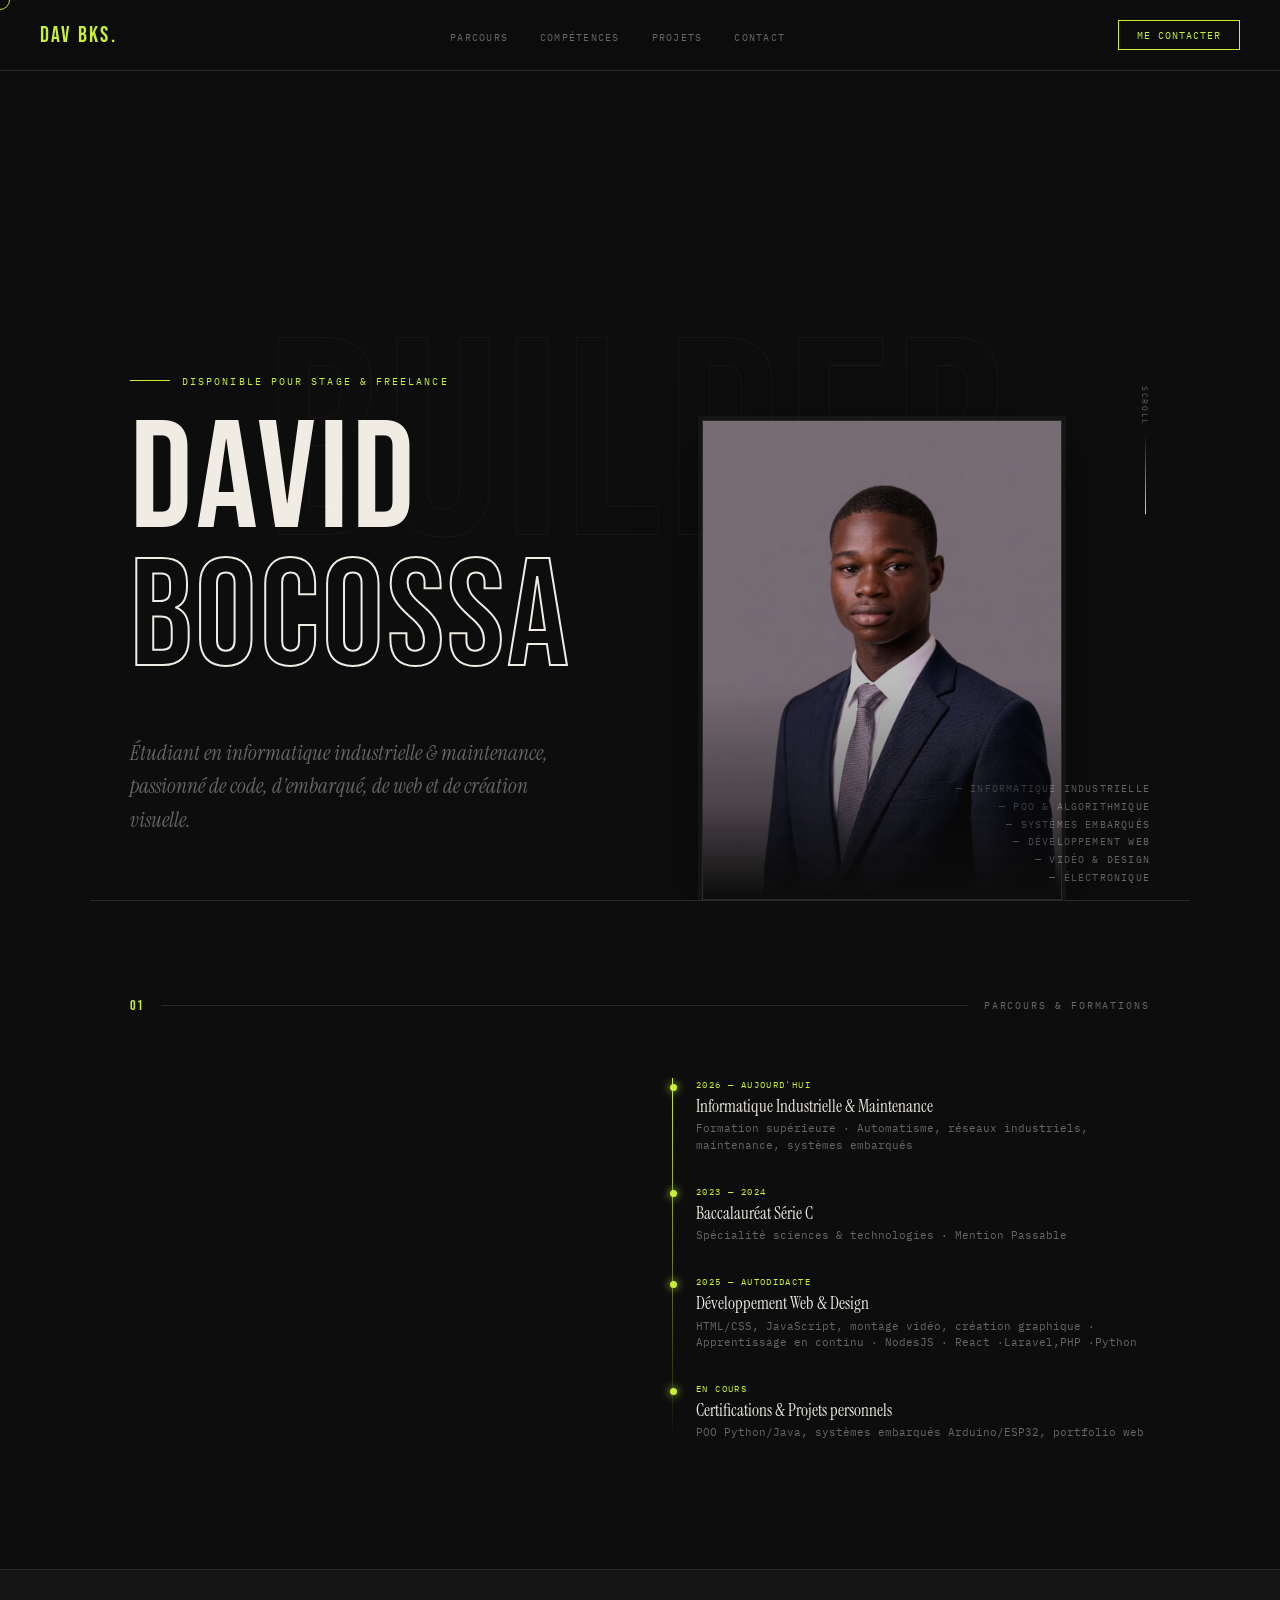
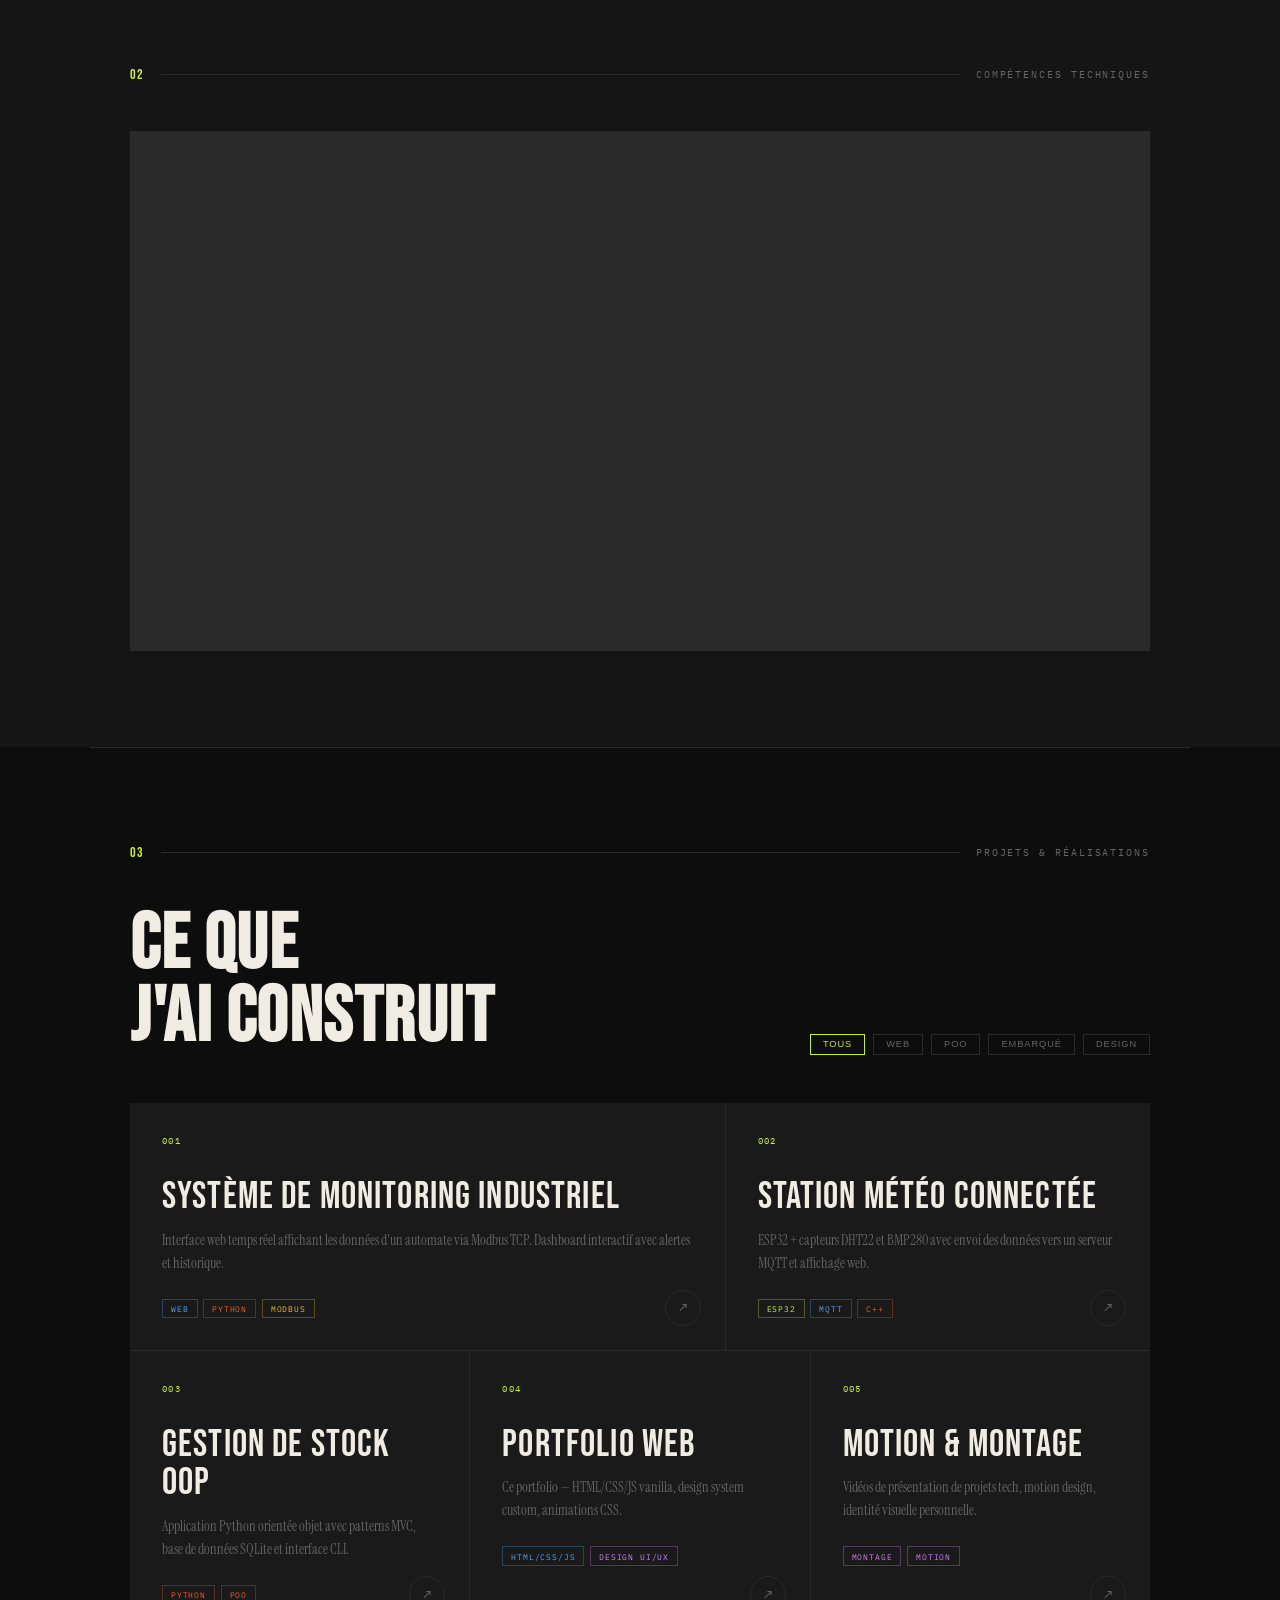
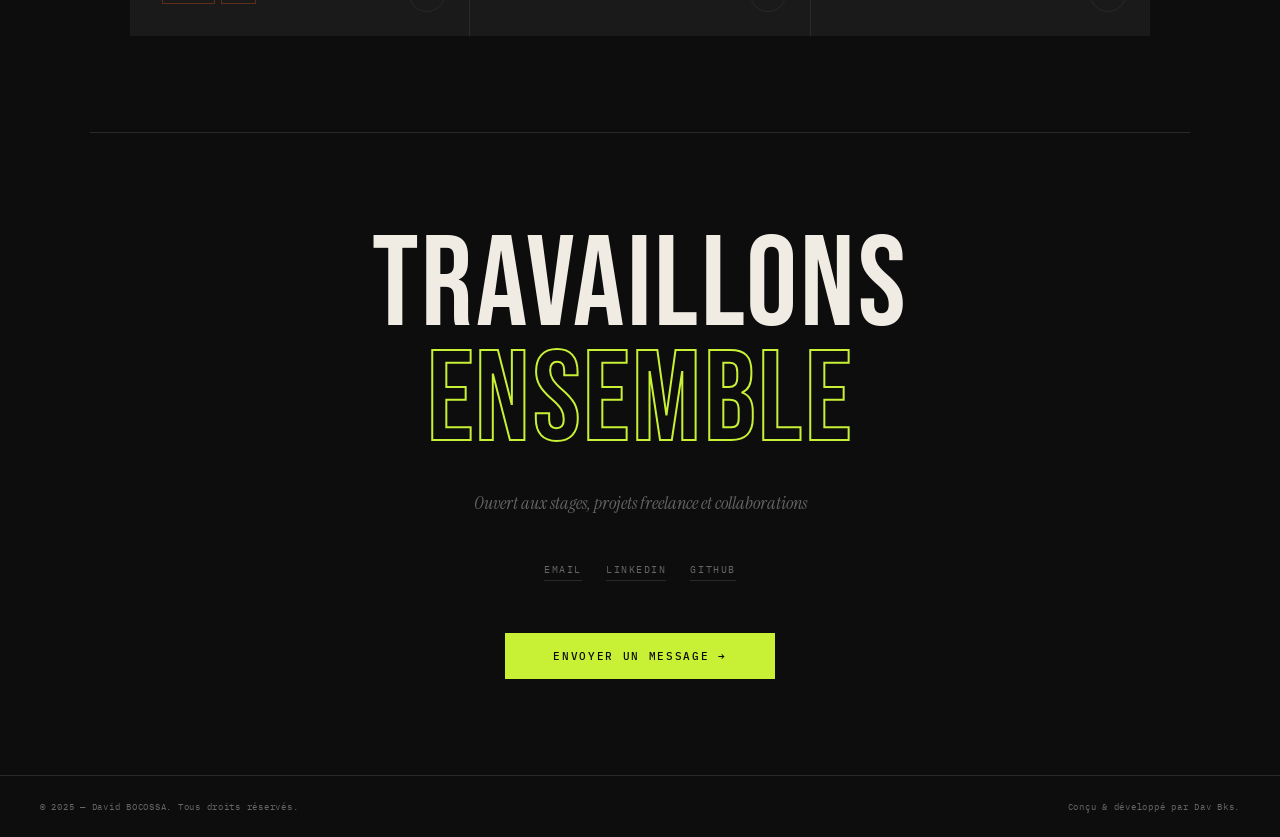
==== Index.html @ eeee05f4 "Structuration" ====
<!DOCTYPE html>
<html lang="fr">

<head>
  <meta charset="UTF-8">
  <meta name="viewport" content="width=device-width, initial-scale=1.0">
  <title>Portfolio — Dav Bks</title>
  <link rel="stylesheet" href="style.css">
  <script src="Index.JS"></script>

</head>

<body>

  <!-- CURSOR -->
  <div id="cursor"></div>

  <!-- NAV -->
  <nav>
    <a href="#hero" class="nav-logo">Dav Bks.</a>
    <ul class="nav-links">
      <li><a href="#about">Parcours</a></li>
      <li><a href="#skills">Compétences</a></li>
      <li><a href="#projects">Projets</a></li>
      <li><a href="#contact">Contact</a></li>
    </ul>
    <a href="mailto:votre@email.com" class="nav-cta">Me contacter</a>
  </nav>

  <!-- ══ HERO ══ -->
  <section id="hero">
    <div class="hero-bg-text">BUILDER</div>

    <div class="hero-scroll">
      <span class="scroll-label">Scroll</span>
      <div class="scroll-line"></div>
    </div>

    <div class="hero-tag">Disponible pour stage & freelance</div>

    <div class="hero-name">
      David<br><span>BOCOSSA</span>
    </div>
    <div class="hero-img">
      <img src="img/Dav.png" alt="" width="200px" height="200px">
    </div>
    <div class="hero-bottom">
      <p class="hero-desc">
        Étudiant en informatique industrielle & maintenance, passionné de code, d'embarqué, de web et de création
        visuelle.
      </p>
      <div class="hero-domains">
        <div class="hero-domain-item">— Informatique Industrielle</div>
        <div class="hero-domain-item">— POO & Algorithmique</div>
        <div class="hero-domain-item">— Systèmes Embarqués</div>
        <div class="hero-domain-item">— Développement Web</div>
        <div class="hero-domain-item">— Vidéo & Design</div>
        <div class="hero-domain-item">— Électronique</div>
      </div>
    </div>
  </section>

  <!-- ══ PARCOURS ══ -->
  <section id="about">
    <div class="section-eyebrow">
      <span class="eyebrow-num">01</span>
      <div class="eyebrow-line"></div>
      <span class="eyebrow-label">Parcours & Formations</span>
    </div>

    <div class="about-grid">
      <div class="about-left fade-up">
        <h2>Qui<br>suis-<em>je</em> ?</h2>
        <p>Passionné par l'intersection entre le hardware et le software, je construis des systèmes qui fonctionnent —
          des automates industriels aux interfaces web, en passant par le code embarqué.</p>
        <p>Curieux, polyvalent et orienté résultats. Je crois que les meilleurs ingénieurs savent aussi communiquer leur
          travail — d'où mon intérêt pour la vidéo et le design.Le tout qui qualifie ma passion.</p>
      </div>

      <div class="about-right">
        <div class="timeline">

          <div class="timeline-item">
            <div class="tl-year">2026 — Aujourd'hui</div>
            <div class="tl-title">Informatique Industrielle & Maintenance</div>
            <div class="tl-sub">Formation supérieure · Automatisme, réseaux industriels, maintenance, systèmes embarqués
            </div>
          </div>

          <div class="timeline-item">
            <div class="tl-year">2023 — 2024</div>
            <div class="tl-title">Baccalauréat Série C</div>
            <div class="tl-sub">Spécialité sciences & technologies · Mention Passable</div>
          </div>

          <div class="timeline-item">
            <div class="tl-year">2025 — Autodidacte</div>
            <div class="tl-title">Développement Web & Design</div>
            <div class="tl-sub">HTML/CSS, JavaScript, montage vidéo, création graphique · Apprentissage en continu ·
              NodesJS · React ·Laravel,PHP ·Python </div>
          </div>

          <div class="timeline-item">
            <div class="tl-year">En cours</div>
            <div class="tl-title">Certifications & Projets personnels</div>
            <div class="tl-sub">POO Python/Java, systèmes embarqués Arduino/ESP32, portfolio web</div>
          </div>

        </div>
      </div>
    </div>
  </section>

  <!-- ══ COMPÉTENCES ══ -->
  <section id="skills" style="max-width:100%;padding:6rem 0;">
    <div class="inner">
      <div class="section-eyebrow">
        <span class="eyebrow-num">02</span>
        <div class="eyebrow-line"></div>
        <span class="eyebrow-label">Compétences Techniques</span>
      </div>

      <div class="skills-grid">

        <!-- POO -->
        <div class="skill-cat fade-up">
          <div class="skill-cat-header">
            <div class="skill-cat-name">POO &<br>Algo</div>
            <div class="skill-cat-icon">⌨️</div>
          </div>
          <div class="skill-bar-row">
            <div class="skill-bar-label"><span>Python</span><span>85%</span></div>
            <div class="skill-bar-track">
              <div class="skill-bar-fill" data-width="85"></div>
            </div>
          </div>
          <div class="skill-bar-row">
            <div class="skill-bar-label"><span>Java</span><span>70%</span></div>
            <div class="skill-bar-track">
              <div class="skill-bar-fill" data-width="70"></div>
            </div>
          </div>
          <div class="skill-bar-row">
            <div class="skill-bar-label"><span>C / C++</span><span>65%</span></div>
            <div class="skill-bar-track">
              <div class="skill-bar-fill" data-width="65"></div>
            </div>
          </div>
          <div class="skill-tags" style="margin-top:1rem;">
            <span class="skill-tag">Design Patterns</span>
            <span class="skill-tag">UML</span>
            <span class="skill-tag">Git</span>
            <span class="skill-tag">Figma</span>
          </div>
        </div>

        <!-- Embarqué -->
        <div class="skill-cat fade-up">
          <div class="skill-cat-header">
            <div class="skill-cat-name">Systèmes<br>Embarqués</div>
            <div class="skill-cat-icon">🔌</div>
          </div>
          <div class="skill-bar-row">
            <div class="skill-bar-label"><span>Arduino / ESP32 /Raspberry </span><span>80%</span></div>
            <div class="skill-bar-track">
              <div class="skill-bar-fill blue" data-width="80"></div>
            </div>
          </div>
          <div class="skill-bar-row">
            <div class="skill-bar-label"><span>PLC / GRAFCET</span><span>75%</span></div>
            <div class="skill-bar-track">
              <div class="skill-bar-fill blue" data-width="75"></div>
            </div>
          </div>
          <div class="skill-bar-row">
            <div class="skill-bar-label"><span>Protocoles (I2C, SPI)</span><span>60%</span></div>
            <div class="skill-bar-track">
              <div class="skill-bar-fill blue" data-width="60"></div>
            </div>
          </div>
          <div class="skill-tags" style="margin-top:1rem;">
            <span class="skill-tag">Modbus</span>
            <span class="skill-tag">Profibus</span>
            <span class="skill-tag">AMDEC</span>
            <span class="skill-tag">MQTT</span>
          </div>
        </div>

        <!-- Web -->
        <div class="skill-cat fade-up">
          <div class="skill-cat-header">
            <div class="skill-cat-name">Dév.<br>Web</div>
            <div class="skill-cat-icon">🌐</div>
          </div>
          <div class="skill-bar-row">
            <div class="skill-bar-label"><span>HTML / CSS</span><span>85%</span></div>
            <div class="skill-bar-track">
              <div class="skill-bar-fill orange" data-width="85"></div>
            </div>
          </div>
          <div class="skill-bar-row">
            <div class="skill-bar-label"><span>JavaScript</span><span>70%</span></div>
            <div class="skill-bar-track">
              <div class="skill-bar-fill orange" data-width="70"></div>
            </div>
          </div>
          <div class="skill-bar-row">
            <div class="skill-bar-label"><span>Node.js / Backend</span><span>50%</span></div>
            <div class="skill-bar-track">
              <div class="skill-bar-fill orange" data-width="50"></div>
            </div>
          </div>
          <div class="skill-tags" style="margin-top:1rem;">
            <span class="skill-tag">Responsive</span>
            <span class="skill-tag">REST API</span>
            <span class="skill-tag">GitHub</span>
          </div>
        </div>

        <!-- Design + Vidéo -->
        <div class="skill-cat fade-up">
          <div class="skill-cat-header">
            <div class="skill-cat-name">Design<br>& Vidéo</div>
            <div class="skill-cat-icon">🎬</div>
          </div>
          <div class="skill-tags">
            <span class="skill-tag">Montage vidéo</span>
            <span class="skill-tag">Motion design</span>
            <span class="skill-tag">UI/UX</span>
            <span class="skill-tag">Figma</span>
            <span class="skill-tag">Illustrator</span>
            <span class="skill-tag">Photoshop</span>
            <span class="skill-tag">Typographie</span>
            <span class="skill-tag">Identité visuelle</span>
          </div>
        </div>

        <!-- Industriel -->
        <div class="skill-cat fade-up">
          <div class="skill-cat-header">
            <div class="skill-cat-name">Info<br>Industrielle</div>
            <div class="skill-cat-icon">⚙️</div>
          </div>
          <div class="skill-bar-row">
            <div class="skill-bar-label"><span>Automatisme / PLC</span><span>75%</span></div>
            <div class="skill-bar-track">
              <div class="skill-bar-fill" data-width="75"></div>
            </div>
          </div>
          <div class="skill-bar-row">
            <div class="skill-bar-label"><span>Maintenance préventive</span><span>70%</span></div>
            <div class="skill-bar-track">
              <div class="skill-bar-fill" data-width="70"></div>
            </div>
          </div>
          <div class="skill-tags" style="margin-top:1rem;">
            <span class="skill-tag">MTBF / MTTR</span>
            <span class="skill-tag">Régulation PID</span>
            <span class="skill-tag">IEC 61131</span>
          </div>
        </div>

        <!-- Soft Skills -->
        <div class="skill-cat fade-up">
          <div class="skill-cat-header">
            <div class="skill-cat-name">Soft<br>Skills</div>
            <div class="skill-cat-icon">🧠</div>
          </div>
          <div class="skill-tags">
            <span class="skill-tag">Autonomie</span>
            <span class="skill-tag">Polyvalence</span>
            <span class="skill-tag">Travail en équipe</span>
            <span class="skill-tag">Curiosité</span>
            <span class="skill-tag">Résolution de pb</span>
            <span class="skill-tag">Communication</span>
            <span class="skill-tag">Adaptabilité</span>
          </div>
        </div>

      </div>
    </div>
  </section>

  <!-- ══ PROJETS ══ -->
  <section id="projects">
    <div class="section-eyebrow">
      <span class="eyebrow-num">03</span>
      <div class="eyebrow-line"></div>
      <span class="eyebrow-label">Projets & Réalisations</span>
    </div>

    <div class="projects-header">
      <h2>Ce que<br>j'ai construit</h2>
      <div class="projects-filter">
        <button class="filter-btn active" onclick="filterProjects('all', this)">Tous</button>
        <button class="filter-btn" onclick="filterProjects('web', this)">Web</button>
        <button class="filter-btn" onclick="filterProjects('poo', this)">POO</button>
        <button class="filter-btn" onclick="filterProjects('emb', this)">Embarqué</button>
        <button class="filter-btn" onclick="filterProjects('design', this)">Design</button>
      </div>
    </div>

    <div class="projects-grid" id="projectsGrid">

      <div class="project-card" data-cat="web poo">
        <div class="project-num">001</div>
        <div class="project-title">Système de Monitoring Industriel</div>
        <div class="project-desc">Interface web temps réel affichant les données d'un automate via Modbus TCP. Dashboard
          interactif avec alertes et historique.</div>
        <div class="project-tags">
          <span class="project-tag tag-web">Web</span>
          <span class="project-tag tag-poo">Python</span>
          <span class="project-tag tag-indus">Modbus</span>
        </div>
        <div class="project-arrow">↗</div>
      </div>

      <div class="project-card" data-cat="emb poo">
        <div class="project-num">002</div>
        <div class="project-title">Station Météo Connectée</div>
        <div class="project-desc">ESP32 + capteurs DHT22 et BMP280 avec envoi des données vers un serveur MQTT et
          affichage web.</div>
        <div class="project-tags">
          <span class="project-tag tag-emb">ESP32</span>
          <span class="project-tag tag-web">MQTT</span>
          <span class="project-tag tag-poo">C++</span>
        </div>
        <div class="project-arrow">↗</div>
      </div>

      <div class="project-card" data-cat="poo">
        <div class="project-num">003</div>
        <div class="project-title">Gestion de Stock OOP</div>
        <div class="project-desc">Application Python orientée objet avec patterns MVC, base de données SQLite et
          interface CLI.</div>
        <div class="project-tags">
          <span class="project-tag tag-poo">Python</span>
          <span class="project-tag tag-poo">POO</span>
        </div>
        <div class="project-arrow">↗</div>
      </div>

      <div class="project-card" data-cat="web design">
        <div class="project-num">004</div>
        <div class="project-title">Portfolio Web</div>
        <div class="project-desc">Ce portfolio — HTML/CSS/JS vanilla, design system custom, animations CSS.</div>
        <div class="project-tags">
          <span class="project-tag tag-web">HTML/CSS/JS</span>
          <span class="project-tag tag-design">Design UI/UX</span>
        </div>
        <div class="project-arrow">↗</div>
      </div>

      <div class="project-card" data-cat="design">
        <div class="project-num">005</div>
        <div class="project-title">Motion & Montage</div>
        <div class="project-desc">Vidéos de présentation de projets tech, motion design, identité visuelle personnelle.
        </div>
        <div class="project-tags">
          <span class="project-tag tag-design">Montage</span>
          <span class="project-tag tag-design">Motion</span>
        </div>
        <div class="project-arrow">↗</div>
      </div>

    </div>
  </section>

  <!-- ══ CONTACT ══ -->
  <section id="contact">
    <div class="contact-big">
      TRAVAILLONS<br><span>ENSEMBLE</span>
    </div>
    <p class="contact-sub">Ouvert aux stages, projets freelance et collaborations</p>

    <div class="contact-links">
      <a href="mailto:davidbocossa23@gmail.com" class="contact-link">Email</a>
      <a href="https://linkedin.com/in/david-bocossa-b698b2353" class="contact-link" target="_blank">LinkedIn</a>
      <a href="https://github.com/Es2290" class="contact-link" target="_blank">GitHub</a>
    </div>

    <br>
    <a href="mailto:davidbocossa23@gmail.com" class="contact-btn">Envoyer un message →</a>
  </section>

  <!-- FOOTER -->
  <footer>
    <p>© 2025 — David BOCOSSA. Tous droits réservés.</p>
    <p>Conçu & développé par Dav Bks.</p>
  </footer>
</body>

</html>
---- style.css ----
@import url('https://fonts.googleapis.com/css2?family=Bebas+Neue&family=Instrument+Serif:ital@0;1&family=IBM+Plex+Mono:wght@300;400;500&display=swap');

  :root {
      --bg: #0d0d0d;
      --surface: #151515;
      --card: #1a1a1a;
      --border: #2a2a2a;
      --lime: #c8f135;
      --orange: #ff5c1a;
      --blue: #4da6ff;
      --white: #f0ece4;
      --muted: #666;
      --cursor-size: 20px;
  }

  *,
  *::before,
  *::after {
      box-sizing: border-box;
      margin: 0;
      padding: 0;
  }

  html {
      scroll-behavior: smooth;
  }

  body {
      font-family: 'IBM Plex Mono', monospace;
      background: var(--bg);
      color: var(--white);
      overflow-x: hidden;
      cursor: none;
  }

  /* ── CUSTOM CURSOR ── */
  #cursor {
      position: fixed;
      width: var(--cursor-size);
      height: var(--cursor-size);
      border: 1.5px solid var(--lime);
      border-radius: 50%;
      pointer-events: none;
      z-index: 9999;
      transform: translate(-50%, -50%);
      transition: width 0.2s, height 0.2s, background 0.2s, border-color 0.2s;
      mix-blend-mode: difference;
  }

  #cursor.hovering {
      width: 50px;
      height: 50px;
      background: rgba(200, 241, 53, 0.15);
  }

  /* ── NAV ── */
  nav {
      position: fixed;
      top: 0;
      left: 0;
      right: 0;
      z-index: 100;
      display: flex;
      justify-content: space-between;
      align-items: center;
      padding: 1.25rem 2.5rem;
      border-bottom: 1px solid var(--border);
      background: rgba(13, 13, 13, 0.85);
      backdrop-filter: blur(12px);
  }

  .nav-logo {
      font-family: 'Bebas Neue', sans-serif;
      font-size: 1.4rem;
      letter-spacing: 0.1em;
      color: var(--lime);
      text-decoration: none;
  }

  .nav-links {
      display: flex;
      gap: 2rem;
      list-style: none;
  }

  .nav-links a {
      font-size: 0.65rem;
      color: var(--muted);
      text-decoration: none;
      letter-spacing: 0.12em;
      text-transform: uppercase;
      transition: color 0.2s;
  }

  .nav-links a:hover {
      color: var(--lime);
  }

  .nav-cta {
      font-size: 0.65rem;
      padding: 0.45rem 1.1rem;
      border: 1px solid var(--lime);
      color: var(--lime);
      text-decoration: none;
      letter-spacing: 0.1em;
      text-transform: uppercase;
      transition: all 0.2s;
  }

  .nav-cta:hover {
      background: var(--lime);
      color: var(--bg);
  }

  /* ── HERO ── */
  #hero {
      min-height: 100vh;
      display: flex;
      flex-direction: column;
      justify-content: flex-end;
      padding: 0 2.5rem 4rem;
      position: relative;
      overflow: hidden;
  }

  .hero-bg-text {
      position: absolute;
      top: 50%;
      left: 50%;
      transform: translate(-50%, -50%);
      font-family: 'Bebas Neue', sans-serif;
      font-size: clamp(8rem, 22vw, 22rem);
      color: transparent;
      -webkit-text-stroke: 1px rgba(255, 255, 255, 0.04);
      white-space: nowrap;
      pointer-events: none;
      user-select: none;
      letter-spacing: 0.02em;
      animation: builderFlash 10s ease-in-out infinite;
  }

  @keyframes builderFlash {
      0% {
          -webkit-text-stroke: 1px rgba(255, 255, 255, 0.04);
      }

      10% {
          -webkit-text-stroke: 1px rgba(200, 241, 53, 0.55);
      }

      20% {
          -webkit-text-stroke: 1px rgba(200, 241, 53, 0.10);
      }

      24% {
          -webkit-text-stroke: 1px rgba(200, 241, 53, 0.55);
      }

      100% {
          -webkit-text-stroke: 1px rgba(58, 54, 54, 0.04);
      }
  }

  .hero-tag {
      font-size: 0.65rem;
      letter-spacing: 0.2em;
      text-transform: uppercase;
      color: var(--lime);
      margin-bottom: 1.5rem;
      display: flex;
      align-items: center;
      gap: 0.75rem;
  }

  .hero-tag::before {
      content: '';
      width: 40px;
      height: 1px;
      background: var(--lime);
  }

  .hero-name {
      font-family: 'Bebas Neue', sans-serif;
      font-size: clamp(4rem, 12vw, 11rem);
      line-height: 0.9;
      letter-spacing: 0.02em;
      color: var(--white);
      cursor: default;
      transition: color 0.3s ease;
  }

  .hero-name:hover {
      color: var(--lime);
  }

  .hero-name span {
      color: transparent;
      -webkit-text-stroke: 2px var(--white);
      transition: -webkit-text-stroke-color 0.3s ease;
  }

  .hero-name:hover span {
      -webkit-text-stroke-color: var(--lime);
  }

  /* ── HERO PHOTO ── */
  .hero-img {
      position: absolute;
      right: 8rem;
      bottom: 0;
      z-index: 2;
      pointer-events: none;
      user-select: none;
      border: 1px solid rgba(255, 255, 255, 0.12);
      box-shadow:
          0 0 0 4px rgba(255, 255, 255, 0.04),
          0 20px 60px rgba(0, 0, 0, 0.4);
  }

  .hero-img img {
      width: clamp(220px, 28vw, 420px);
      height: auto;
      display: block;
      object-fit: cover;
      object-position: top center;
      opacity: 0.72;
      filter: grayscale(25%) contrast(1.05);
      mask-image: linear-gradient(to top, transparent 0%, rgba(0, 0, 0, 0.6) 20%, black 45%);
      -webkit-mask-image: linear-gradient(to top, transparent 0%, rgba(0, 0, 0, 0.6) 20%, black 45%);
      transition: opacity 0.4s ease, filter 0.4s ease;
  }

  .hero-img img:hover {
      opacity: 0.95;
      filter: grayscale(0%) contrast(1.08);
  }

  .hero-bottom {
      display: flex;
      justify-content: space-between;
      align-items: flex-end;
      margin-top: 3rem;
      flex-wrap: wrap;
      gap: 1.5rem;
  }

  .hero-desc {
      font-family: 'Instrument Serif', serif;
      font-style: italic;
      font-size: clamp(1rem, 2vw, 1.3rem);
      color: var(--muted);
      max-width: 420px;
      line-height: 1.6;
  }

  .hero-domains {
      display: flex;
      flex-direction: column;
      gap: 0.3rem;
      text-align: right;
      margin-bottom: -3.5rem;
      padding-bottom: 0.5rem;
  }

  .hero-domain-item {
      font-size: 0.62rem;
      letter-spacing: 0.12em;
      text-transform: uppercase;
      color: var(--muted);
      transition: color 0.2s;
      cursor: default;
  }

  .hero-domain-item:hover {
      color: var(--lime);
  }

  .hero-scroll {
      position: absolute;
      right: 2.5rem;
      top: 50%;
      transform: translateY(-50%);
      display: flex;
      flex-direction: column;
      align-items: center;
      gap: 0.5rem;
  }

  .scroll-line {
      width: 1px;
      height: 80px;
      background: linear-gradient(to bottom, transparent, var(--lime));
      animation: scrollPulse 2s ease-in-out infinite;
  }

  @keyframes scrollPulse {

      0%,
      100% {
          opacity: 0.3;
      }

      50% {
          opacity: 1;
      }
  }

  .scroll-label {
      font-size: 0.5rem;
      letter-spacing: 0.2em;
      text-transform: uppercase;
      color: var(--muted);
      writing-mode: vertical-rl;
  }

  /* ── SECTION BASE ── */
  section {
      max-width: 1100px;
      margin: 0 auto;
      padding: 6rem 2.5rem;
  }

  .section-eyebrow {
      display: flex;
      align-items: center;
      gap: 1rem;
      margin-bottom: 3rem;
  }

  .eyebrow-num {
      font-family: 'Bebas Neue', sans-serif;
      font-size: 0.9rem;
      color: var(--lime);
      letter-spacing: 0.1em;
  }

  .eyebrow-line {
      flex: 1;
      height: 1px;
      background: var(--border);
  }

  .eyebrow-label {
      font-size: 0.6rem;
      letter-spacing: 0.2em;
      text-transform: uppercase;
      color: var(--muted);
  }

  /* ── ABOUT / PARCOURS ── */
  #about {
      border-top: 1px solid var(--border);
  }

  .about-grid {
      display: grid;
      grid-template-columns: 1fr 1fr;
      gap: 4rem;
      align-items: start;
  }

  .about-left h2 {
      font-family: 'Bebas Neue', sans-serif;
      font-size: clamp(2.5rem, 6vw, 5rem);
      line-height: 0.95;
      letter-spacing: 0.02em;
      margin-bottom: 1.5rem;
  }

  .about-left h2 em {
      font-style: normal;
      color: var(--lime);
  }

  .about-left p {
      font-family: 'Instrument Serif', serif;
      font-size: 1rem;
      color: var(--muted);
      line-height: 1.8;
      margin-bottom: 1rem;
  }

  .about-right {
      padding-top: 1rem;
  }

  /* Timeline */
  .timeline {
      position: relative;
      padding-left: 1.5rem;
  }

  .timeline::before {
      content: '';
      position: absolute;
      left: 0;
      top: 0;
      bottom: 0;
      width: 1px;
      background: linear-gradient(to bottom, var(--lime), transparent);
  }

  .timeline-item {
      position: relative;
      margin-bottom: 2rem;
      opacity: 0;
      transform: translateX(20px);
      animation: fadeInRight 0.6s forwards;
  }

  .timeline-item:nth-child(1) {
      animation-delay: 0.1s;
  }

  .timeline-item:nth-child(2) {
      animation-delay: 0.25s;
  }

  .timeline-item:nth-child(3) {
      animation-delay: 0.4s;
  }

  .timeline-item:nth-child(4) {
      animation-delay: 0.55s;
  }

  @keyframes fadeInRight {
      to {
          opacity: 1;
          transform: translateX(0);
      }
  }

  .timeline-item::before {
      content: '';
      position: absolute;
      left: -1.65rem;
      top: 0.35rem;
      width: 7px;
      height: 7px;
      border-radius: 50%;
      background: var(--lime);
      box-shadow: 0 0 8px var(--lime);
  }

  .tl-year {
      font-size: 0.58rem;
      color: var(--lime);
      letter-spacing: 0.15em;
      text-transform: uppercase;
      margin-bottom: 0.25rem;
  }

  .tl-title {
      font-family: 'Instrument Serif', serif;
      font-size: 1.05rem;
      color: var(--white);
      margin-bottom: 0.2rem;
  }

  .tl-sub {
      font-size: 0.68rem;
      color: var(--muted);
      line-height: 1.5;
  }

  /* ── COMPÉTENCES ── */
  #skills {
      border-top: 1px solid var(--border);
      background: var(--surface);
      max-width: 100%;
      padding: 6rem 0;
  }

  #skills .inner {
      max-width: 1100px;
      margin: 0 auto;
      padding: 0 2.5rem;
  }

  .skills-grid {
      display: grid;
      grid-template-columns: repeat(auto-fill, minmax(300px, 1fr));
      gap: 1px;
      background: var(--border);
      border: 1px solid var(--border);
  }

  .skill-cat {
      background: var(--card);
      padding: 2rem;
      transition: background 0.2s;
  }

  .skill-cat:hover {
      background: #1f1f1f;
  }

  .skill-cat-header {
      display: flex;
      justify-content: space-between;
      align-items: flex-start;
      margin-bottom: 1.5rem;
  }

  .skill-cat-name {
      font-family: 'Bebas Neue', sans-serif;
      font-size: 1.4rem;
      letter-spacing: 0.05em;
  }

  .skill-cat-icon {
      font-size: 1.5rem;
  }

  .skill-tags {
      display: flex;
      flex-wrap: wrap;
      gap: 0.4rem;
  }

  .skill-tag {
      font-size: 0.58rem;
      padding: 0.25rem 0.6rem;
      border: 1px solid var(--border);
      color: var(--muted);
      letter-spacing: 0.08em;
      text-transform: uppercase;
      transition: all 0.2s;
  }

  .skill-tag:hover {
      border-color: var(--lime);
      color: var(--lime);
  }

  .skill-bar-row {
      margin-bottom: 0.75rem;
  }

  .skill-bar-label {
      display: flex;
      justify-content: space-between;
      font-size: 0.6rem;
      color: var(--muted);
      margin-bottom: 0.3rem;
      letter-spacing: 0.06em;
  }

  .skill-bar-track {
      height: 2px;
      background: var(--border);
      border-radius: 1px;
      overflow: hidden;
  }

  .skill-bar-fill {
      height: 100%;
      border-radius: 1px;
      background: var(--lime);
      width: 0;
      transition: width 1.2s cubic-bezier(0.4, 0, 0.2, 1);
  }

  .skill-bar-fill.orange {
      background: var(--orange);
  }

  .skill-bar-fill.blue {
      background: var(--blue);
  }

  /* ── PROJETS ── */
  #projects {
      border-top: 1px solid var(--border);
  }

  .projects-header {
      display: flex;
      justify-content: space-between;
      align-items: flex-end;
      margin-bottom: 3rem;
  }

  .projects-header h2 {
      font-family: 'Bebas Neue', sans-serif;
      font-size: clamp(2.5rem, 6vw, 5rem);
      line-height: 0.95;
      letter-spacing: 0.02em;
  }

  .projects-filter {
      display: flex;
      gap: 0.5rem;
      flex-wrap: wrap;
  }

  .filter-btn {
      font-size: 0.58rem;
      padding: 0.3rem 0.75rem;
      border: 1px solid var(--border);
      background: transparent;
      color: var(--muted);
      letter-spacing: 0.1em;
      text-transform: uppercase;
      cursor: pointer;
      transition: all 0.2s;
  }

  .filter-btn.active,
  .filter-btn:hover {
      border-color: var(--lime);
      color: var(--lime);
  }

  .projects-grid {
      display: grid;
      grid-template-columns: repeat(12, 1fr);
      gap: 1px;
      background: var(--border);
  }

  .project-card {
      background: var(--card);
      padding: 2rem;
      position: relative;
      overflow: hidden;
      transition: background 0.25s;
      cursor: pointer;
  }

  .project-card:nth-child(1) {
      grid-column: span 7;
  }

  .project-card:nth-child(2) {
      grid-column: span 5;
  }

  .project-card:nth-child(3) {
      grid-column: span 4;
  }

  .project-card:nth-child(4) {
      grid-column: span 4;
  }

  .project-card:nth-child(5) {
      grid-column: span 4;
  }

  .project-card::before {
      content: '';
      position: absolute;
      inset: 0;
      background: linear-gradient(135deg, rgba(200, 241, 53, 0.04), transparent);
      opacity: 0;
      transition: opacity 0.3s;
  }

  .project-card:hover {
      background: #1d1d1d;
  }

  .project-card:hover::before {
      opacity: 1;
  }

  .project-num {
      font-size: 0.55rem;
      color: var(--lime);
      letter-spacing: 0.15em;
      margin-bottom: 2rem;
  }

  .project-title {
      font-family: 'Bebas Neue', sans-serif;
      font-size: clamp(1.5rem, 3vw, 2.4rem);
      letter-spacing: 0.03em;
      line-height: 1;
      margin-bottom: 0.75rem;
      transition: color 0.2s;
  }

  .project-card:hover .project-title {
      color: var(--lime);
  }

  .project-desc {
      font-family: 'Instrument Serif', serif;
      font-size: 0.9rem;
      color: var(--muted);
      line-height: 1.6;
      margin-bottom: 1.5rem;
  }

  .project-tags {
      display: flex;
      flex-wrap: wrap;
      gap: 0.35rem;
  }

  .project-tag {
      font-size: 0.52rem;
      padding: 0.2rem 0.5rem;
      letter-spacing: 0.1em;
      text-transform: uppercase;
  }

  .tag-poo {
      color: #ff5c1a;
      border: 1px solid rgba(255, 92, 26, 0.3);
  }

  .tag-web {
      color: #4da6ff;
      border: 1px solid rgba(77, 166, 255, 0.3);
  }

  .tag-emb {
      color: #c8f135;
      border: 1px solid rgba(200, 241, 53, 0.3);
  }

  .tag-design {
      color: #d97dff;
      border: 1px solid rgba(217, 125, 255, 0.3);
  }

  .tag-indus {
      color: #fbbf24;
      border: 1px solid rgba(251, 191, 36, 0.3);
  }

  .project-arrow {
      position: absolute;
      bottom: 1.5rem;
      right: 1.5rem;
      width: 36px;
      height: 36px;
      border: 1px solid var(--border);
      border-radius: 50%;
      display: flex;
      align-items: center;
      justify-content: center;
      font-size: 0.9rem;
      color: var(--muted);
      transition: all 0.2s;
  }

  .project-card:hover .project-arrow {
      border-color: var(--lime);
      color: var(--lime);
      transform: rotate(45deg);
  }

  /* ── CONTACT ── */
  #contact {
      border-top: 1px solid var(--border);
      text-align: center;
  }

  .contact-big {
      font-family: 'Bebas Neue', sans-serif;
      font-size: clamp(3rem, 10vw, 9rem);
      letter-spacing: 0.02em;
      line-height: 0.9;
      margin-bottom: 2rem;
      color: var(--white);
  }

  .contact-big span {
      color: transparent;
      -webkit-text-stroke: 2px var(--lime);
  }

  .contact-sub {
      font-family: 'Instrument Serif', serif;
      font-style: italic;
      font-size: 1.1rem;
      color: var(--muted);
      margin-bottom: 3rem;
  }

  .contact-links {
      display: flex;
      justify-content: center;
      gap: 1.5rem;
      flex-wrap: wrap;
  }

  .contact-link {
      font-size: 0.65rem;
      letter-spacing: 0.15em;
      text-transform: uppercase;
      color: var(--muted);
      text-decoration: none;
      padding-bottom: 0.25rem;
      border-bottom: 1px solid var(--border);
      transition: all 0.2s;
  }

  .contact-link:hover {
      color: var(--lime);
      border-color: var(--lime);
  }

  .contact-btn {
      display: inline-block;
      margin-top: 2rem;
      padding: 1rem 3rem;
      background: var(--lime);
      color: var(--bg);
      font-size: 0.7rem;
      letter-spacing: 0.15em;
      text-transform: uppercase;
      text-decoration: none;
      font-weight: 500;
      transition: all 0.2s;
      font-family: 'IBM Plex Mono', monospace;
  }

  .contact-btn:hover {
      background: transparent;
      color: var(--lime);
      outline: 1px solid var(--lime);
  }

  /* ── FOOTER ── */
  footer {
      border-top: 1px solid var(--border);
      padding: 1.5rem 2.5rem;
      display: flex;
      justify-content: space-between;
      align-items: center;
      max-width: 100%;
  }

  footer p {
      font-size: 0.58rem;
      color: var(--muted);
      letter-spacing: 0.08em;
  }

  /* ── ANIMATIONS GLOBALES ── */
  .fade-up {
      opacity: 0;
      transform: translateY(30px);
      transition: opacity 0.7s ease, transform 0.7s ease;
  }

  .fade-up.visible {
      opacity: 1;
      transform: translateY(0);
  }

  /* ── RESPONSIVE ── */
  @media (max-width: 768px) {
      nav {
          padding: 1rem 1.25rem;
      }

      .nav-links {
          display: none;
      }

      #hero {
          padding: 0 1.25rem 3rem;
      }

      section {
          padding: 4rem 1.25rem;
      }

      .about-grid {
          grid-template-columns: 1fr;
          gap: 2.5rem;
      }

      .project-card:nth-child(n) {
          grid-column: span 12;
      }

      .projects-header {
          flex-direction: column;
          align-items: flex-start;
          gap: 1rem;
      }

      footer {
          flex-direction: column;
          gap: 0.5rem;
          text-align: center;
      }
  }
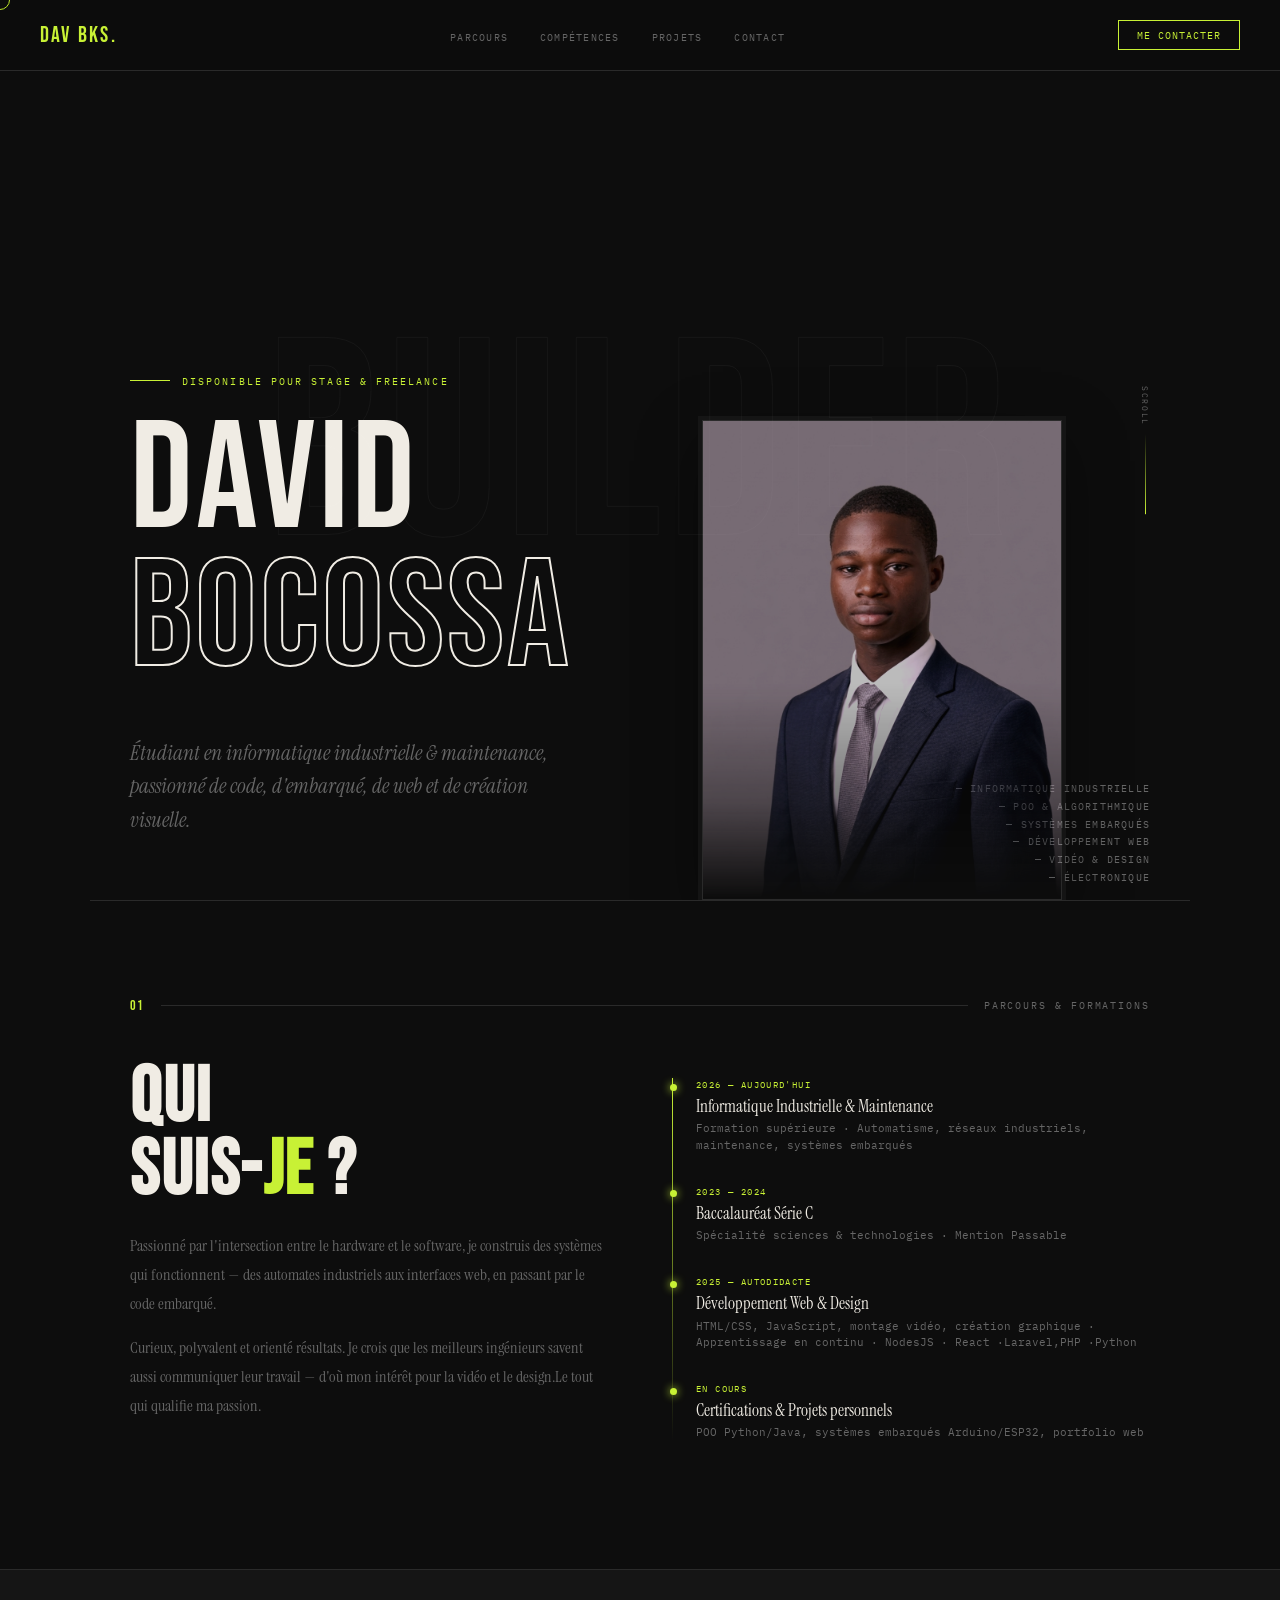
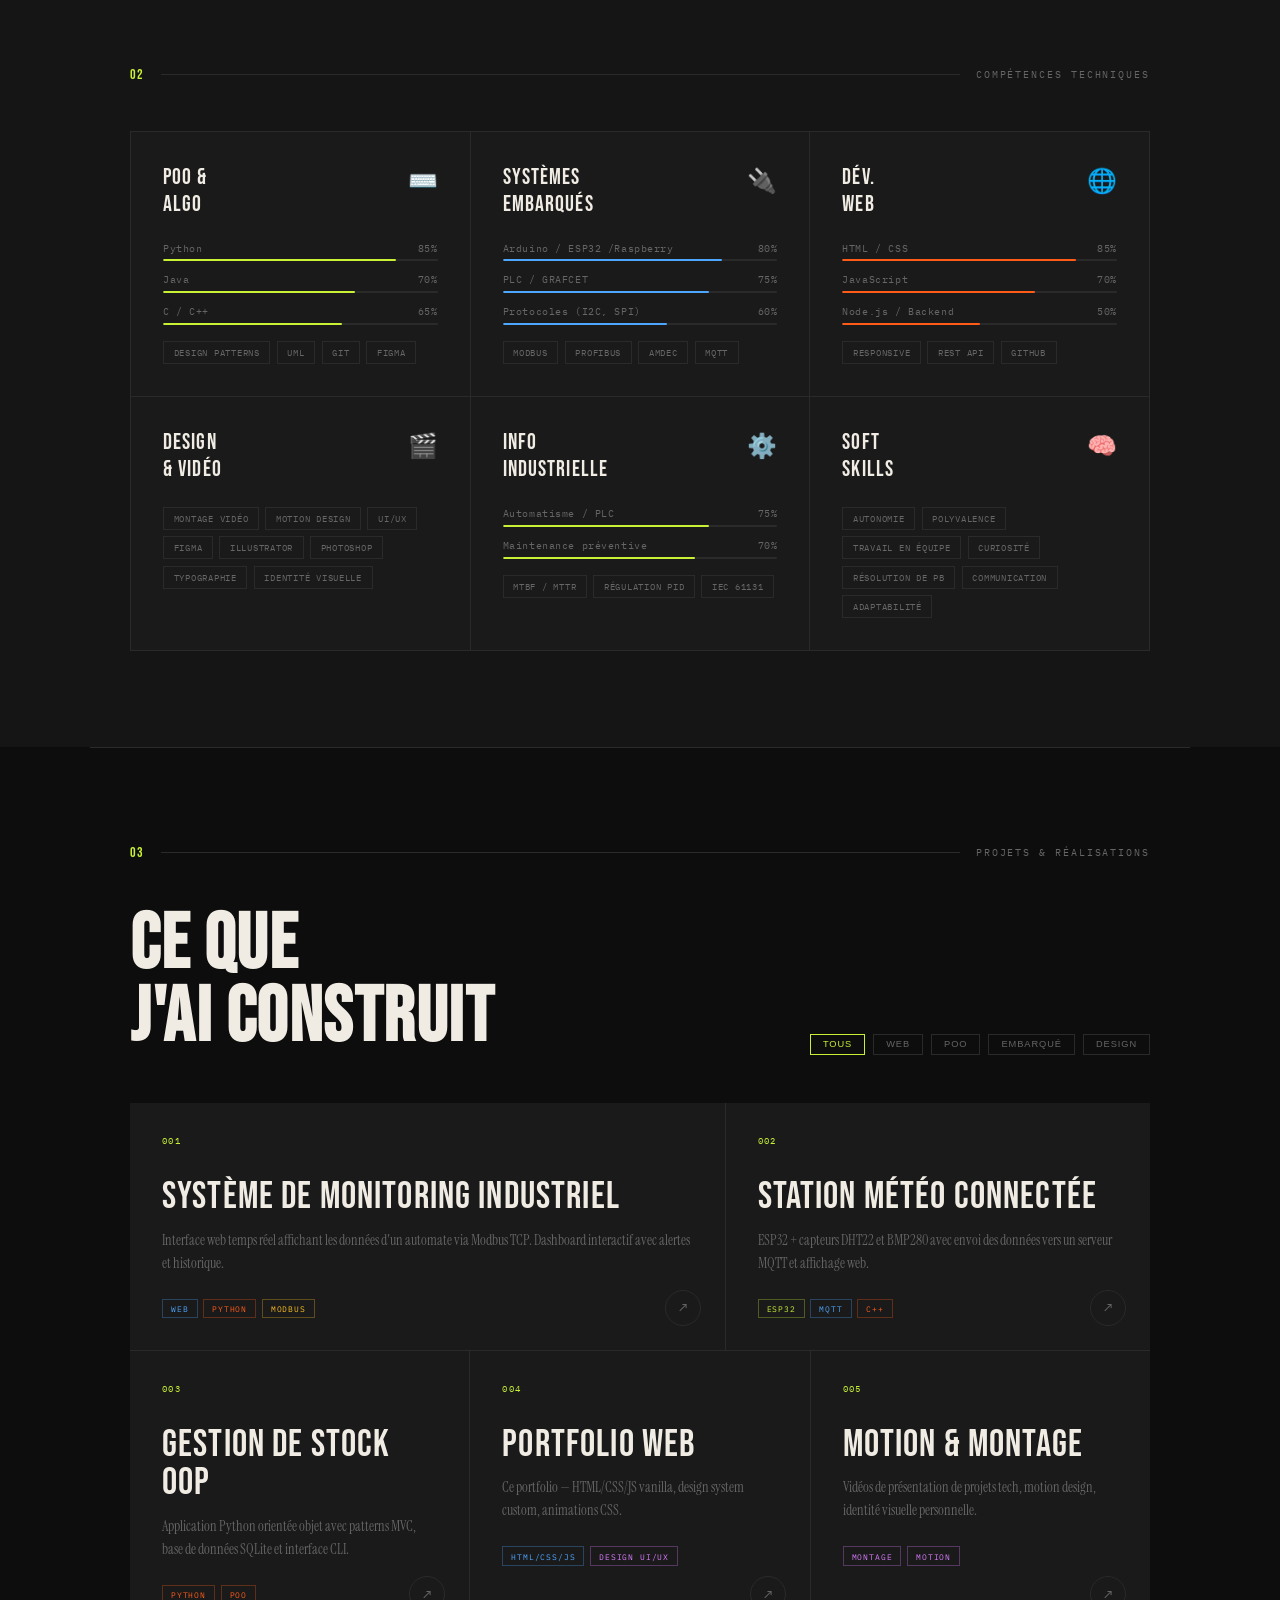
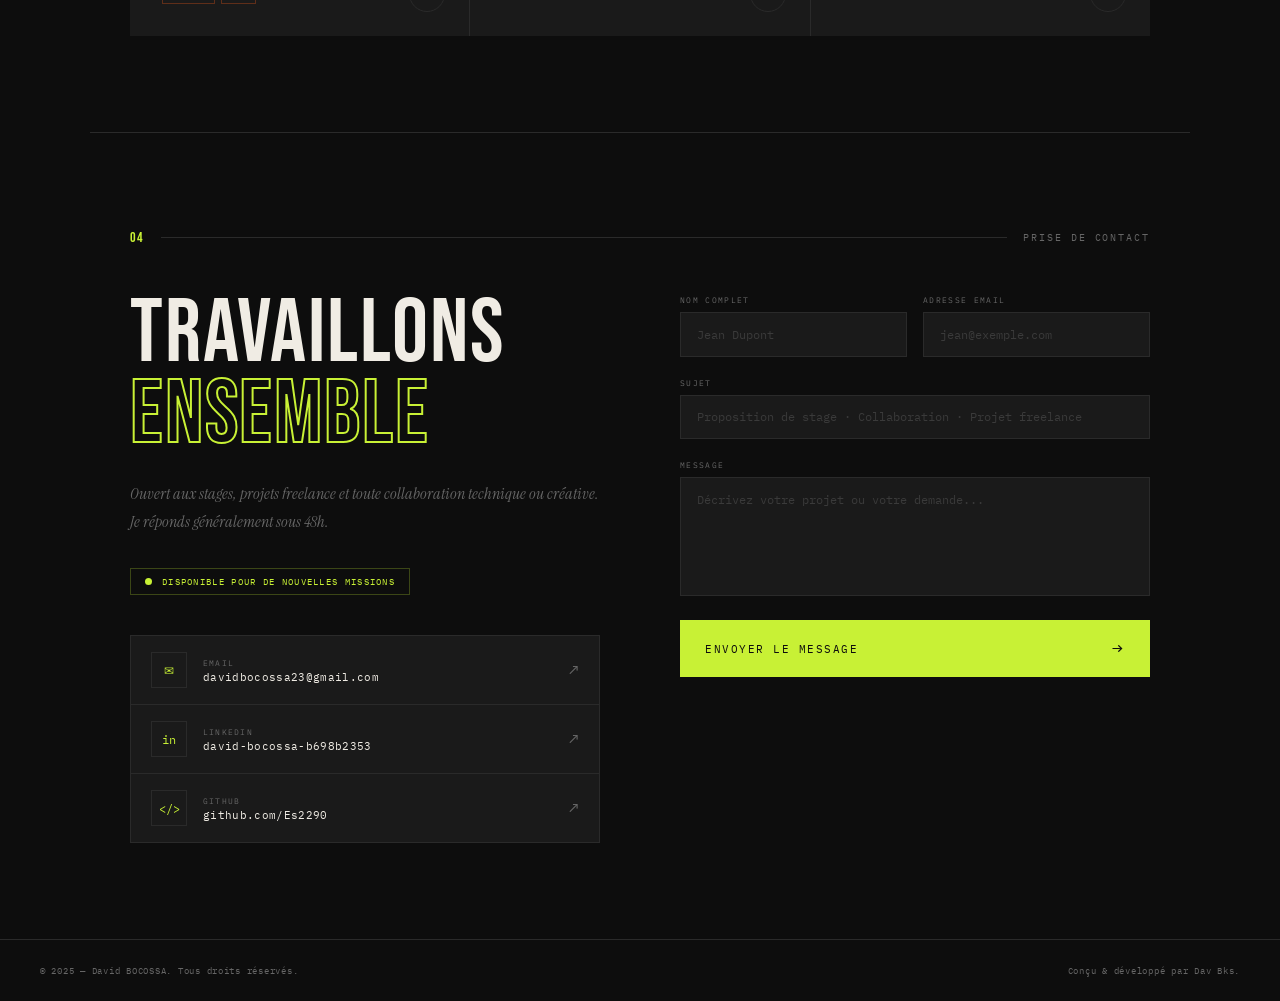
==== commit c2f3f965: "Push" ====
--- a/Index.html
+++ b/Index.html
@@ -6,7 +6,7 @@
   <meta name="viewport" content="width=device-width, initial-scale=1.0">
   <title>Portfolio — Dav Bks</title>
   <link rel="stylesheet" href="style.css">
-  <script src="Index.JS"></script>
+
 
 </head>
 
@@ -112,7 +112,7 @@
   </section>
 
   <!-- ══ COMPÉTENCES ══ -->
-  <section id="skills" style="max-width:100%;padding:6rem 0;">
+  <section id="skills">
     <div class="inner">
       <div class="section-eyebrow">
         <span class="eyebrow-num">02</span>
@@ -368,19 +368,103 @@
 
   <!-- ══ CONTACT ══ -->
   <section id="contact">
-    <div class="contact-big">
-      TRAVAILLONS<br><span>ENSEMBLE</span>
-    </div>
-    <p class="contact-sub">Ouvert aux stages, projets freelance et collaborations</p>
-
-    <div class="contact-links">
-      <a href="mailto:davidbocossa23@gmail.com" class="contact-link">Email</a>
-      <a href="https://linkedin.com/in/david-bocossa-b698b2353" class="contact-link" target="_blank">LinkedIn</a>
-      <a href="https://github.com/Es2290" class="contact-link" target="_blank">GitHub</a>
-    </div>
-
-    <br>
-    <a href="mailto:davidbocossa23@gmail.com" class="contact-btn">Envoyer un message →</a>
+
+    <div class="section-eyebrow">
+      <span class="eyebrow-num">04</span>
+      <div class="eyebrow-line"></div>
+      <span class="eyebrow-label">Prise de Contact</span>
+    </div>
+
+    <div class="contact-grid">
+
+      <!-- ── Colonne gauche ── -->
+      <div class="contact-left fade-up">
+
+        <div class="contact-big">
+          TRAVAILLONS<br><span>ENSEMBLE</span>
+        </div>
+
+        <p class="contact-sub">
+          Ouvert aux stages, projets freelance et toute collaboration technique ou créative.
+          Je réponds généralement sous 48h.
+        </p>
+
+        <div class="contact-status">
+          <span class="status-dot"></span>
+          Disponible pour de nouvelles missions
+        </div>
+
+        <div class="contact-info-list">
+
+          <a href="mailto:davidbocossa23@gmail.com" class="contact-info-item">
+            <div class="contact-info-icon">✉</div>
+            <div class="contact-info-text">
+              <div class="contact-info-label">Email</div>
+              <div class="contact-info-val">davidbocossa23@gmail.com</div>
+            </div>
+            <span class="contact-info-arrow">↗</span>
+          </a>
+
+          <a href="https://linkedin.com/in/david-bocossa-b698b2353" class="contact-info-item" target="_blank">
+            <div class="contact-info-icon">in</div>
+            <div class="contact-info-text">
+              <div class="contact-info-label">LinkedIn</div>
+              <div class="contact-info-val">david-bocossa-b698b2353</div>
+            </div>
+            <span class="contact-info-arrow">↗</span>
+          </a>
+
+          <a href="https://github.com/Es2290" class="contact-info-item" target="_blank">
+            <div class="contact-info-icon">&lt;/&gt;</div>
+            <div class="contact-info-text">
+              <div class="contact-info-label">GitHub</div>
+              <div class="contact-info-val">github.com/Es2290</div>
+            </div>
+            <span class="contact-info-arrow">↗</span>
+          </a>
+
+        </div>
+      </div>
+
+      <!-- ── Colonne droite : Formulaire ── -->
+      <div class="contact-right fade-up">
+        <form class="contact-form" id="contactForm" onsubmit="handleContactForm(event)" novalidate>
+
+          <div class="form-row">
+            <div class="form-group">
+              <label for="contactName">Nom complet</label>
+              <input type="text" id="contactName" name="name" placeholder="Jean Dupont" required>
+            </div>
+            <div class="form-group">
+              <label for="contactEmail">Adresse email</label>
+              <input type="email" id="contactEmail" name="email" placeholder="jean@exemple.com" required>
+            </div>
+          </div>
+
+          <div class="form-group">
+            <label for="contactSubject">Sujet</label>
+            <input type="text" id="contactSubject" name="subject" placeholder="Proposition de stage · Collaboration · Projet freelance">
+          </div>
+
+          <div class="form-group">
+            <label for="contactMessage">Message</label>
+            <textarea id="contactMessage" name="message" rows="6" placeholder="Décrivez votre projet ou votre demande..." required></textarea>
+          </div>
+
+          <button type="submit" class="form-submit" id="formSubmit">
+            <span class="form-submit-text">Envoyer le message</span>
+            <span class="form-submit-icon">→</span>
+          </button>
+
+          <div class="form-success" id="formSuccess">
+            <span class="form-success-icon">✓</span>
+            Message envoyé — Je vous répondrai sous 48h !
+          </div>
+
+        </form>
+      </div>
+
+    </div>
   </section>
 
   <!-- FOOTER -->
@@ -388,6 +472,7 @@
     <p>© 2025 — David BOCOSSA. Tous droits réservés.</p>
     <p>Conçu & développé par Dav Bks.</p>
   </footer>
+  <script src="Index.JS" defer></script>
 </body>
 
 </html>
--- a/style.css
+++ b/style.css
@@ -757,15 +757,22 @@
   /* ── CONTACT ── */
   #contact {
       border-top: 1px solid var(--border);
-      text-align: center;
-  }
-
+  }
+
+  .contact-grid {
+      display: grid;
+      grid-template-columns: 1fr 1fr;
+      gap: 5rem;
+      align-items: start;
+  }
+
+  /* -- Left column -- */
   .contact-big {
       font-family: 'Bebas Neue', sans-serif;
-      font-size: clamp(3rem, 10vw, 9rem);
+      font-size: clamp(2.8rem, 7vw, 6.5rem);
       letter-spacing: 0.02em;
       line-height: 0.9;
-      margin-bottom: 2rem;
+      margin-bottom: 1.5rem;
       color: var(--white);
   }
 
@@ -777,53 +784,222 @@
   .contact-sub {
       font-family: 'Instrument Serif', serif;
       font-style: italic;
-      font-size: 1.1rem;
-      color: var(--muted);
-      margin-bottom: 3rem;
-  }
-
-  .contact-links {
-      display: flex;
+      font-size: 1rem;
+      color: var(--muted);
+      margin-bottom: 2rem;
+      line-height: 1.75;
+  }
+
+  .contact-status {
+      display: inline-flex;
+      align-items: center;
+      gap: 0.6rem;
+      font-size: 0.58rem;
+      letter-spacing: 0.14em;
+      text-transform: uppercase;
+      color: var(--lime);
+      border: 1px solid rgba(200, 241, 53, 0.25);
+      padding: 0.4rem 0.9rem;
+      margin-bottom: 2.5rem;
+  }
+
+  .status-dot {
+      width: 7px;
+      height: 7px;
+      border-radius: 50%;
+      background: var(--lime);
+      flex-shrink: 0;
+      animation: statusPulse 2s ease-in-out infinite;
+  }
+
+  @keyframes statusPulse {
+      0%, 100% { box-shadow: 0 0 0 0 rgba(200, 241, 53, 0.5); }
+      50%       { box-shadow: 0 0 0 6px rgba(200, 241, 53, 0); }
+  }
+
+  .contact-info-list {
+      display: flex;
+      flex-direction: column;
+      gap: 1px;
+      background: var(--border);
+      border: 1px solid var(--border);
+  }
+
+  .contact-info-item {
+      display: flex;
+      align-items: center;
+      gap: 1rem;
+      padding: 1rem 1.25rem;
+      background: var(--card);
+      text-decoration: none;
+      transition: background 0.2s;
+  }
+
+  .contact-info-item:hover {
+      background: #1f1f1f;
+  }
+
+  .contact-info-item:hover .contact-info-arrow {
+      color: var(--lime);
+      transform: rotate(45deg);
+  }
+
+  .contact-info-icon {
+      width: 36px;
+      height: 36px;
+      border: 1px solid var(--border);
+      display: flex;
+      align-items: center;
       justify-content: center;
-      gap: 1.5rem;
-      flex-wrap: wrap;
-  }
-
-  .contact-link {
-      font-size: 0.65rem;
+      font-size: 0.72rem;
+      color: var(--lime);
+      flex-shrink: 0;
+      font-family: 'IBM Plex Mono', monospace;
+      letter-spacing: 0;
+  }
+
+  .contact-info-text {
+      flex: 1;
+      min-width: 0;
+  }
+
+  .contact-info-label {
+      font-size: 0.52rem;
       letter-spacing: 0.15em;
       text-transform: uppercase;
       color: var(--muted);
-      text-decoration: none;
-      padding-bottom: 0.25rem;
-      border-bottom: 1px solid var(--border);
-      transition: all 0.2s;
-  }
-
-  .contact-link:hover {
-      color: var(--lime);
+      margin-bottom: 0.15rem;
+  }
+
+  .contact-info-val {
+      font-size: 0.7rem;
+      color: var(--white);
+      letter-spacing: 0.03em;
+      white-space: nowrap;
+      overflow: hidden;
+      text-overflow: ellipsis;
+  }
+
+  .contact-info-arrow {
+      font-size: 1rem;
+      color: var(--muted);
+      transition: color 0.2s, transform 0.2s;
+      flex-shrink: 0;
+  }
+
+  /* -- Right column : Form -- */
+  .contact-form {
+      display: flex;
+      flex-direction: column;
+      gap: 1.25rem;
+  }
+
+  .form-row {
+      display: grid;
+      grid-template-columns: 1fr 1fr;
+      gap: 1rem;
+  }
+
+  .form-group {
+      display: flex;
+      flex-direction: column;
+      gap: 0.45rem;
+  }
+
+  .form-group label {
+      font-size: 0.52rem;
+      letter-spacing: 0.16em;
+      text-transform: uppercase;
+      color: var(--muted);
+  }
+
+  .form-group input,
+  .form-group textarea {
+      background: var(--card);
+      border: 1px solid var(--border);
+      color: var(--white);
+      font-family: 'IBM Plex Mono', monospace;
+      font-size: 0.75rem;
+      padding: 0.85rem 1rem;
+      outline: none;
+      transition: border-color 0.2s, background 0.2s;
+      resize: none;
+      width: 100%;
+  }
+
+  .form-group input::placeholder,
+  .form-group textarea::placeholder {
+      color: #3a3a3a;
+  }
+
+  .form-group input:focus,
+  .form-group textarea:focus {
       border-color: var(--lime);
-  }
-
-  .contact-btn {
-      display: inline-block;
-      margin-top: 2rem;
-      padding: 1rem 3rem;
+      background: #151515;
+  }
+
+  .form-submit {
+      display: flex;
+      align-items: center;
+      justify-content: space-between;
+      padding: 1rem 1.5rem;
       background: var(--lime);
       color: var(--bg);
-      font-size: 0.7rem;
-      letter-spacing: 0.15em;
-      text-transform: uppercase;
-      text-decoration: none;
-      font-weight: 500;
-      transition: all 0.2s;
+      border: 1px solid var(--lime);
       font-family: 'IBM Plex Mono', monospace;
-  }
-
-  .contact-btn:hover {
+      font-size: 0.68rem;
+      letter-spacing: 0.14em;
+      text-transform: uppercase;
+      cursor: pointer;
+      transition: all 0.25s;
+      margin-top: 0.25rem;
+      width: 100%;
+  }
+
+  .form-submit:hover {
       background: transparent;
       color: var(--lime);
-      outline: 1px solid var(--lime);
+  }
+
+  .form-submit:disabled {
+      opacity: 0.6;
+      cursor: not-allowed;
+  }
+
+  .form-submit-icon {
+      font-size: 1.1rem;
+      transition: transform 0.2s;
+  }
+
+  .form-submit:not(:disabled):hover .form-submit-icon {
+      transform: translateX(5px);
+  }
+
+  .form-success {
+      display: none;
+      align-items: center;
+      gap: 0.65rem;
+      font-size: 0.62rem;
+      letter-spacing: 0.1em;
+      color: var(--lime);
+      padding: 0.9rem 1.1rem;
+      border: 1px solid rgba(200, 241, 53, 0.25);
+      background: rgba(200, 241, 53, 0.04);
+      animation: successFadeIn 0.4s ease;
+  }
+
+  .form-success.show {
+      display: flex;
+  }
+
+  .form-success-icon {
+      font-size: 1rem;
+      flex-shrink: 0;
+  }
+
+  @keyframes successFadeIn {
+      from { opacity: 0; transform: translateY(6px); }
+      to   { opacity: 1; transform: translateY(0); }
   }
 
   /* ── FOOTER ── */
@@ -887,6 +1063,15 @@
           gap: 1rem;
       }
 
+      .contact-grid {
+          grid-template-columns: 1fr;
+          gap: 3rem;
+      }
+
+      .form-row {
+          grid-template-columns: 1fr;
+      }
+
       footer {
           flex-direction: column;
           gap: 0.5rem;
